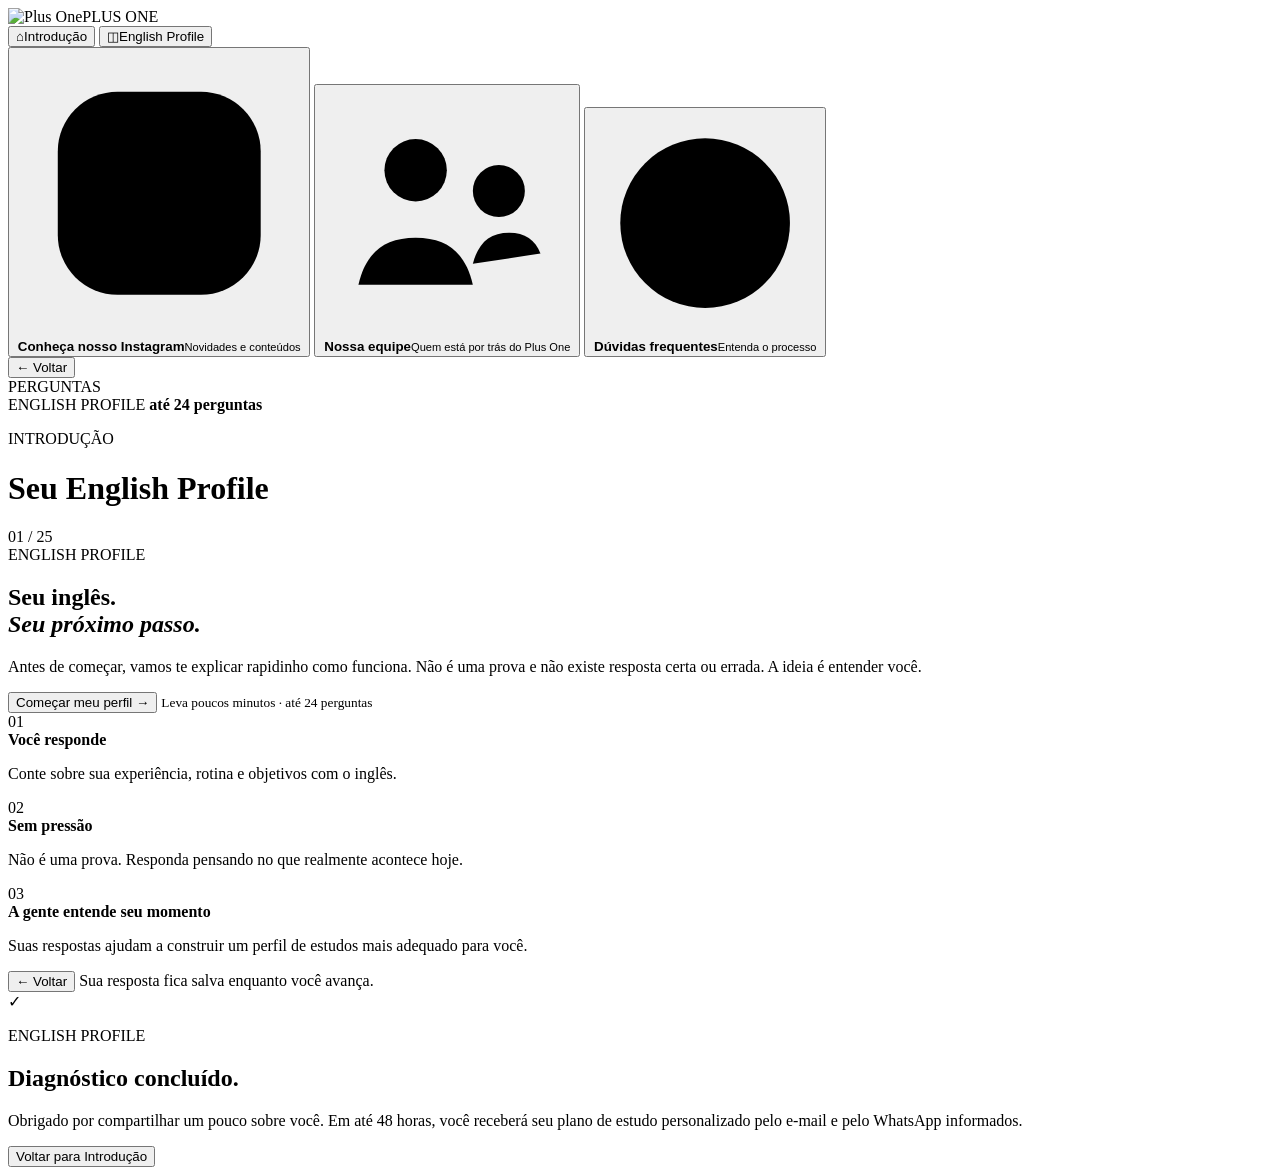
==== index.html @ 44ba6d8a "Rename web/index.html to index.html" ====
<!DOCTYPE html>
<html lang="pt-BR">
<head>
  <meta charset="UTF-8">
  <meta name="viewport" content="width=device-width, initial-scale=1.0">
  <meta name="theme-color" media="(prefers-color-scheme: light)" content="#B4CAD6">
  <meta name="theme-color" media="(prefers-color-scheme: dark)" content="#0A1115">
  <title>Plus One — English Profile</title>
  <link rel="preconnect" href="https://fonts.googleapis.com">
  <link rel="preconnect" href="https://fonts.gstatic.com" crossorigin>
  <link href="https://fonts.googleapis.com/css2?family=DM+Sans:wght@400;500;600;700;800&family=Manrope:wght@600;700;800&display=swap" rel="stylesheet">
  <link rel="stylesheet" href="style.css">
</head>
<body>
  <div class="page">
    <aside class="rail">
      <div class="brand"><picture class="brand-mark"><source media="(prefers-color-scheme: dark)" srcset="logo-mark-dark.svg"><img src="logo-mark-light.svg" alt="Plus One"></picture><span>PLUS ONE</span></div>

      <nav class="main-nav" aria-label="Navegação">
        <button id="homeTab" class="nav-item active" type="button"><span class="nav-icon">⌂</span><span>Introdução</span></button>
        <button id="diagnosticTab" class="nav-item" type="button"><span class="nav-icon">◫</span><span>English Profile</span></button>
      </nav>

      <nav class="utility-nav" aria-label="Mais informações">
        <button class="utility-item" type="button" data-toast="Instagram da Plus One em breve.">
          <span class="utility-icon"><svg viewBox="0 0 24 24"><rect x="3.5" y="3.5" width="17" height="17" rx="5"/><circle cx="12" cy="12" r="4"/><circle cx="17.4" cy="6.8" r="1" fill="currentColor" stroke="none"/></svg></span>
          <span class="utility-copy"><strong>Conheça nosso Instagram</strong><small>Novidades e conteúdos</small></span>
        </button>
        <button class="utility-item" type="button" data-toast="A apresentação da equipe entra aqui na próxima etapa.">
          <span class="utility-icon"><svg viewBox="0 0 24 24"><circle cx="9" cy="8" r="3"/><circle cx="17" cy="10" r="2.5"/><path d="M3.5 19c.7-3 2.4-4.5 5.5-4.5S13.8 16 14.5 19"/><path d="M14.5 17c.5-2 1.6-3 3.5-3 1.5 0 2.5.7 3 2"/></svg></span>
          <span class="utility-copy"><strong>Nossa equipe</strong><small>Quem está por trás do Plus One</small></span>
        </button>
        <button class="utility-item" type="button" data-toast="As dúvidas frequentes entram aqui na próxima etapa.">
          <span class="utility-icon"><svg viewBox="0 0 24 24"><circle cx="12" cy="12" r="9"/><path d="M9.7 9a2.5 2.5 0 1 1 4.2 1.8c-1.1.9-1.9 1.3-1.9 2.7"/><path d="M12 17.2h.01"/></svg></span>
          <span class="utility-copy"><strong>Dúvidas frequentes</strong><small>Entenda o processo</small></span>
        </button>
      </nav>

      <div id="diagnosticRail" class="diagnostic-rail hidden">
        <button id="backBtn" class="back-btn" type="button">← <span>Voltar</span></button>
        <div class="rail-title">PERGUNTAS</div>
        <div id="questionMap" class="question-map"></div>
      </div>

      <div class="rail-bottom">
        <span id="railLabel">ENGLISH PROFILE</span>
        <strong id="railProgress">até 24 perguntas</strong>
      </div>
    </aside>

    <div id="toast" class="toast" role="status" aria-live="polite"></div>

    <main class="main">
      <header class="topbar">
        <div>
          <p id="sectionLabel">INTRODUÇÃO</p>
          <h1 id="topTitle">Seu English Profile</h1>
        </div>
        <div id="progressWrap" class="progress-wrap hidden">
          <span id="progressText">01 / 25</span>
          <div class="progress"><i id="progressBar"></i></div>
        </div>
      </header>

      <!-- Tela de introdução: pode ser acessada a qualquer momento sem apagar respostas. -->
      <section id="home" class="intro-screen">
        <div class="intro-content">
          <div class="intro-kicker">ENGLISH PROFILE</div>
          <h2>Seu <span class="accent-word">inglês</span>.<br><em>Seu próximo passo.</em></h2>
          <p>Antes de começar, vamos te explicar rapidinho como funciona. Não é uma prova e não existe resposta certa ou errada. A ideia é entender você.</p>
          <button class="primary" id="homeStartBtn" type="button"><span id="homeStartLabel">Começar meu perfil</span> <b>→</b></button>
          <small>Leva poucos minutos · até 24 perguntas</small>
        </div>
        <div class="intro-notes">
          <div class="note"><span>01</span><div><strong>Você responde</strong><p>Conte sobre sua experiência, rotina e objetivos com o inglês.</p></div></div>
          <div class="note"><span>02</span><div><strong>Sem pressão</strong><p>Não é uma prova. Responda pensando no que realmente acontece hoje.</p></div></div>
          <div class="note"><span>03</span><div><strong>A gente entende seu momento</strong><p>Suas respostas ajudam a construir um perfil de estudos mais adequado para você.</p></div></div>
        </div>
      </section>

      <!-- Questionário em formato de conversa, não de formulário. -->
      <section id="questionCard" class="chat-card hidden">
        <div id="chatHistory" class="chat-history" aria-live="polite"></div>
        <div id="answerArea" class="chat-answer-area"></div>
        <div class="chat-footer">
          <button id="bottomBack" class="ghost-btn" type="button">← Voltar</button>
          <span id="saveHint">Sua resposta fica salva enquanto você avança.</span>
        </div>
      </section>

      <section id="finish" class="finish hidden">
        <div class="finish-mark">✓</div>
        <p class="eyebrow">ENGLISH PROFILE</p>
        <h2>Diagnóstico concluído.</h2>
        <p>Obrigado por compartilhar um pouco sobre você. Em até 48 horas, você receberá seu plano de estudo personalizado pelo e-mail e pelo WhatsApp informados.</p>
        <button id="restartBtn" class="primary" type="button">Voltar para Introdução</button>
      </section>
    </main>
  </div>
  <script src="script.js"></script>
</body>
</html>
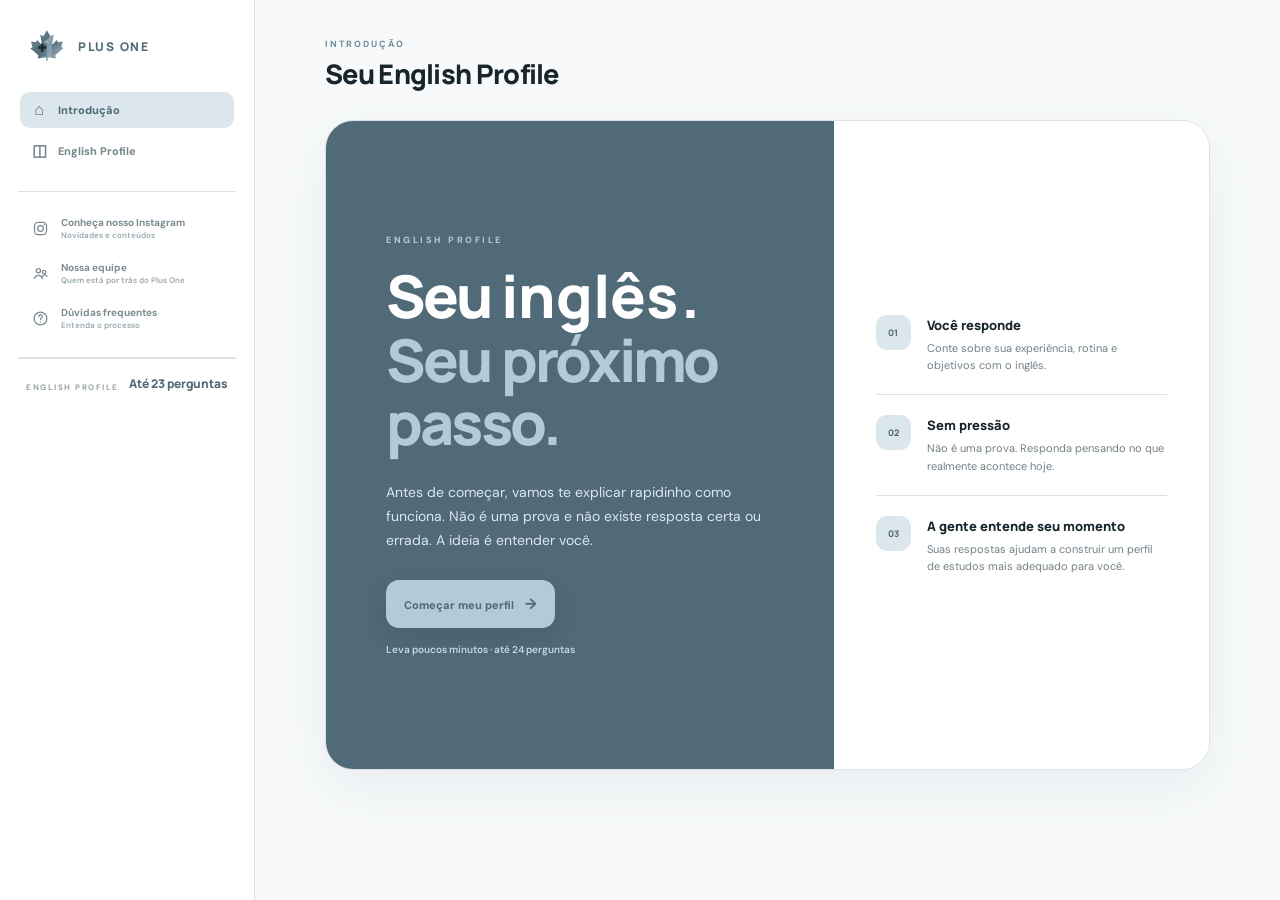
==== commit 09aef5e6: "Implement mobile detection and redirection Add mobile detection script to redirect users" ====
--- a/index.html
+++ b/index.html
@@ -1,3 +1,15 @@
+<script>
+(function () {
+  const isMobile =
+    (navigator.userAgentData && navigator.userAgentData.mobile) ||
+    /Android|iPhone|iPad|iPod|Windows Phone|webOS|BlackBerry|Mobile/i.test(navigator.userAgent);
+
+  if (isMobile) {
+    window.location.replace('./app/');
+  }
+})();
+</script>
+
 <!DOCTYPE html>
 <html lang="pt-BR">
 <head>
--- a/style.css
+++ b/style.css
@@ -0,0 +1,112 @@
+:root{--base:#B4CAD6;--deep:#506A78;--mid:#718D9C;--soft:#DCE7ED;--pale:#EEF4F7;--paper:#F7F9FA;--ink:#18252C;--muted:#728087;--line:#D9E2E6;--white:#fff}
+*{box-sizing:border-box}html,body{margin:0;min-height:100%;font-family:"DM Sans",Arial,sans-serif;background:var(--paper);color:var(--ink)}button,input,textarea{font:inherit}.page{min-height:100vh;display:flex}.hidden{display:none!important}
+.rail{position:fixed;inset:0 auto 0 0;width:255px;background:#fff;border-right:1px solid var(--line);padding:25px 18px 20px;display:flex;flex-direction:column}.brand{display:flex;align-items:center;gap:10px;padding:0 8px 25px}.brand-mark{width:42px;height:42px;display:block}.brand-mark img{width:42px;height:42px;display:block;object-fit:contain}.brand span{font:800 12px Manrope,sans-serif;letter-spacing:1.7px;color:var(--deep)}
+.main-nav{display:grid;gap:5px;padding:0 2px 22px;border-bottom:1px solid var(--line)}.nav-item{border:0;background:transparent;color:#78878E;display:flex;align-items:center;gap:10px;text-align:left;padding:10px;border-radius:10px;font-size:11px;font-weight:800;cursor:pointer}.nav-item:hover{background:var(--pale);color:var(--deep)}.nav-item.active{background:var(--soft);color:var(--deep)}.nav-icon{width:18px;text-align:center;font-size:16px;line-height:1}.diagnostic-rail{flex:1;padding-top:23px}.back-btn{border:0;background:transparent;color:var(--deep);font-weight:800;font-size:12px;padding:9px 8px;margin:0 0 25px;cursor:pointer;border-radius:9px}.back-btn:hover{background:var(--pale)}.rail-title{font-size:8px;letter-spacing:2px;font-weight:800;color:#9AA8AF;margin:0 8px 13px}.question-map{display:grid;grid-template-columns:repeat(5,1fr);gap:7px;padding:0 4px}.q-dot{border:1px solid var(--line);background:#fff;color:#8B989E;width:34px;height:34px;border-radius:9px;font-size:10px;font-weight:800;cursor:pointer}.q-dot:hover{border-color:var(--base);color:var(--deep)}.q-dot.current{background:var(--deep);border-color:var(--deep);color:#fff}.q-dot.answered{background:var(--soft);border-color:var(--soft);color:var(--deep)}.q-dot.current.answered{background:var(--deep);color:#fff}.rail-bottom{border-top:1px solid var(--line);padding:16px 8px 1px;display:flex;justify-content:space-between;align-items:end;gap:10px}.rail-bottom span{font-size:8px;letter-spacing:1.5px;font-weight:800;color:#9AA5AA}.rail-bottom strong{font:800 12px Manrope;color:var(--deep);white-space:nowrap}
+.main{margin-left:255px;width:calc(100% - 255px);min-height:100vh;padding:38px 70px 60px}.topbar{max-width:940px;margin:0 auto 28px;display:flex;justify-content:space-between;align-items:end;gap:30px}.topbar p,.eyebrow{font-size:9px;letter-spacing:2px;font-weight:800;color:var(--mid);margin:0}.topbar h1{font:800 27px Manrope,sans-serif;letter-spacing:-.7px;margin:5px 0 0}.progress-wrap{width:260px}.progress-wrap span{display:block;text-align:right;color:var(--muted);font-size:10px;font-weight:800;margin-bottom:7px}.progress{height:6px;background:var(--soft);border-radius:99px;overflow:hidden}.progress i{display:block;width:4%;height:100%;background:var(--deep);border-radius:99px;transition:width .25s ease}
+/* Home / introdução */
+.intro-screen{max-width:940px;min-height:650px;margin:0 auto;border-radius:28px;background:var(--paper);display:grid;grid-template-columns:1.15fr .85fr;overflow:hidden;border:1px solid var(--line);box-shadow:0 18px 55px rgba(80,106,120,.08)}.intro-content{background:var(--deep);color:#fff;padding:70px 60px;display:flex;flex-direction:column;justify-content:center}.intro-kicker{font-size:9px;letter-spacing:2.5px;font-weight:800;margin-bottom:18px;color:var(--base)}.intro-content h2{font:800 59px/1.08 Manrope,sans-serif;letter-spacing:-2.8px;margin:0 0 25px}.intro-content h2 .accent-word{letter-spacing:0;display:inline-block;margin-right:.06em}.intro-content h2 em{font-style:normal;color:var(--base)}.intro-content p{max-width:540px;font-size:14px;line-height:1.72;color:#DCE7ED;margin:0 0 28px}.primary{border:0;background:var(--base);color:var(--deep);border-radius:13px;padding:14px 18px;font-size:11px;font-weight:800;cursor:pointer;align-self:flex-start;box-shadow:0 10px 24px rgba(24,37,44,.13);transition:.16s}.primary:hover{transform:translateY(-1px);filter:brightness(.98)}.primary b{margin-left:8px;font-size:15px}.intro-content small{margin-top:15px;font-size:10px;color:#C8D7DE;font-weight:600}.intro-notes{background:#fff;padding:60px 42px;display:flex;flex-direction:column;justify-content:center}.note{display:grid;grid-template-columns:38px 1fr;gap:13px;padding:20px 0;border-top:1px solid var(--line)}.note:first-child{border-top:0}.note>span{width:35px;height:35px;border-radius:11px;background:var(--soft);color:var(--deep);display:grid;place-items:center;font:800 9px Manrope}.note strong{display:block;font:800 13px Manrope;margin:1px 0 6px}.note p{font-size:11px;line-height:1.55;color:var(--muted);margin:0}
+/* Chat */
+.chat-card{max-width:940px;min-height:650px;margin:0 auto;background:#fff;border:1px solid var(--line);border-radius:28px;display:flex;flex-direction:column;overflow:hidden;box-shadow:0 18px 55px rgba(80,106,120,.07)}.chat-history{flex:1;min-height:0;overflow:auto;padding:34px 54px 22px;scroll-behavior:smooth;background:linear-gradient(180deg,#F7F9FA 0%,#fff 100%)}.bubble-row{display:flex;gap:10px;margin-bottom:18px;animation:rise .25s ease}.bot-row{align-items:flex-start}.user-row{justify-content:flex-end;padding-left:15%}.bot-avatar{width:29px;height:29px;flex:0 0 29px;border-radius:50%;background:var(--base);color:var(--deep);display:grid;place-items:center;font:800 8px Manrope;margin-top:3px}.bubble{max-width:680px;padding:14px 17px;border-radius:17px;font-size:13px;line-height:1.55}.bot-bubble{background:#fff;border:1px solid var(--line);border-top-left-radius:5px;color:var(--ink)}.user-bubble{background:var(--deep);color:#fff;border-bottom-right-radius:5px;text-align:left}.bubble-meta{display:block;margin:6px 3px 0;font-size:8px;letter-spacing:1.5px;color:#9AA8AF;font-weight:800}.chat-answer-area{flex:0 0 auto;padding:17px 54px 22px;background:#fff;border-top:1px solid var(--line);display:grid;grid-template-columns:1fr 1fr;gap:9px;max-height:48vh;overflow:auto}.answer-helper{grid-column:1/-1;margin:0 0 2px;color:var(--muted);font-size:10px}.option{border:1px solid var(--line);background:#fff;color:#40525B;text-align:left;border-radius:13px;padding:13px 15px;cursor:pointer;font-size:11px;font-weight:600;line-height:1.45;transition:.16s}.option:hover{border-color:var(--base);background:var(--pale);transform:translateY(-1px)}.option.selected{border-color:var(--deep);background:var(--soft);color:var(--deep);box-shadow:inset 0 0 0 1px var(--deep)}.text-input,.number-input{grid-column:1/-1;width:100%;border:1px solid var(--line);background:#fff;border-radius:13px;padding:14px 15px;outline:0;color:var(--ink);font-size:13px}.number-input{max-width:180px}.text-input{min-height:110px;resize:vertical}.text-input:focus,.number-input:focus{border-color:var(--mid);box-shadow:0 0 0 4px var(--pale)}.continue{grid-column:1/-1;justify-self:start;border:0;background:var(--deep);color:#fff;border-radius:12px;padding:12px 18px;font-size:11px;font-weight:800;cursor:pointer;margin-top:2px}.continue:disabled{opacity:.4;cursor:not-allowed}.chat-footer{padding:13px 54px 16px;background:#fff;display:flex;align-items:center;gap:14px;border-top:1px solid #EEF2F3}.ghost-btn{border:1px solid var(--line);background:#fff;color:var(--deep);border-radius:10px;padding:9px 13px;font-size:10px;font-weight:800;cursor:pointer}.ghost-btn:disabled{opacity:.35;cursor:not-allowed}.chat-footer span{font-size:9px;color:#9AA5AA}
+.finish{max-width:940px;min-height:650px;margin:0 auto;background:var(--deep);border-radius:28px;color:#fff;padding:70px 65px;display:flex;flex-direction:column;justify-content:center}.finish-mark{width:58px;height:58px;border-radius:17px;background:var(--base);color:var(--deep);display:grid;place-items:center;font-size:24px;font-weight:800;margin-bottom:25px}.finish .eyebrow{color:var(--base)}.finish h2{font:800 34px Manrope;margin:8px 0 12px;letter-spacing:-1px}.finish>p:not(.eyebrow){max-width:580px;color:#DCE7ED;font-size:13px;line-height:1.65}.finish .primary{margin-top:16px}
+@keyframes rise{from{opacity:0;transform:translateY(6px)}to{opacity:1;transform:none}}
+@media(max-width:1000px){.intro-screen{grid-template-columns:1fr}.intro-notes{padding:30px 42px}.intro-content{padding:55px 45px}.intro-content h2{font-size:49px}.main{padding-left:35px;padding-right:35px}}@media(max-width:900px){.rail{width:205px}.main{margin-left:205px;width:calc(100% - 205px);padding:30px 28px}.chat-history{padding:30px 36px 20px}.chat-answer-area,.chat-footer{padding-left:36px;padding-right:36px}.topbar{align-items:flex-start;flex-direction:column}.progress-wrap{width:100%}.progress-wrap span{text-align:left}}@media(max-width:650px){.page{display:block}.rail{position:static;width:100%;height:auto;padding:14px;border-right:0;border-bottom:1px solid var(--line)}.brand{padding-bottom:15px}.main-nav{grid-template-columns:1fr 1fr;padding-bottom:10px}.diagnostic-rail{padding-top:12px}.question-map{grid-template-columns:repeat(8,1fr)}.rail-bottom{margin-top:10px}.main{margin-left:0;width:100%;padding:22px 14px 40px}.topbar{margin-bottom:18px}.topbar h1{font-size:23px}.intro-screen{min-height:calc(100vh - 130px);border-radius:20px;display:flex;flex-direction:column}.intro-content{padding:42px 27px}.intro-content h2{font-size:40px;letter-spacing:-2px;line-height:1.1}.intro-content h2 .accent-word{letter-spacing:0}.intro-content p{font-size:13px}.intro-notes{padding:20px 27px 28px}.note{padding:15px 0}.chat-card{min-height:calc(100vh - 130px);border-radius:20px}.chat-history{padding:24px 18px 16px}.bubble{max-width:88%;font-size:13px}.user-row{padding-left:10%}.chat-answer-area{padding:14px 18px 17px;grid-template-columns:1fr;max-height:48vh}.option,.text-input,.number-input,.continue{grid-column:1/-1}.chat-footer{padding:11px 18px 14px}.chat-footer span{font-size:8px}.finish{min-height:calc(100vh - 130px);padding:50px 28px;border-radius:20px}}
+
+/* Automatic device theme: the web questionnaire follows the computer/browser preference. */
+@media (prefers-color-scheme: dark){
+  :root{
+    --base:#9BB9C7;
+    --deep:#557483;
+    --mid:#89A8B7;
+    --soft:#263A44;
+    --pale:#1D2B32;
+    --paper:#10191E;
+    --ink:#ECF3F6;
+    --muted:#A7B7BE;
+    --line:#2B3A42;
+    --white:#F7FAFB;
+  }
+  html,body{background:#0A1115;color:var(--ink);color-scheme:dark}
+  .rail{background:#121D22;border-color:var(--line)}
+  .main{background:var(--paper)}
+  .nav-item{color:#91A2A9}
+  .nav-item:hover{background:var(--pale);color:var(--base)}
+  .nav-item.active{background:var(--soft);color:var(--base)}
+  .back-btn{color:var(--base)}
+  .back-btn:hover{background:var(--pale)}
+  .rail-title,.rail-bottom span,.bubble-meta,.chat-footer span{color:#82939A}
+  .q-dot{background:#172329;border-color:var(--line);color:#9AA9B0}
+  .q-dot:hover{border-color:var(--mid);color:var(--base)}
+  .q-dot.current{background:var(--base);border-color:var(--base);color:#15232A}
+  .q-dot.answered{background:var(--soft);border-color:var(--soft);color:var(--base)}
+  .q-dot.current.answered{background:var(--base);color:#15232A}
+  .rail-bottom{border-color:var(--line)}
+  .rail-bottom strong{color:var(--base)}
+  .topbar p,.eyebrow{color:var(--mid)}
+  .progress{background:var(--soft)}
+  .progress i{background:var(--base)}
+  .intro-screen{background:var(--paper);border-color:var(--line);box-shadow:0 18px 55px rgba(0,0,0,.24)}
+  .intro-content{background:var(--deep)}
+  .intro-kicker{color:var(--base)}
+  .intro-content h2 em{color:var(--base)}
+  .intro-content p{color:#D4E1E6}
+  .primary{background:var(--base);color:#142127;box-shadow:0 10px 24px rgba(0,0,0,.25)}
+  .intro-notes{background:#172329}
+  .note{border-color:var(--line)}
+  .note>span{background:var(--soft);color:var(--base)}
+  .note p{color:var(--muted)}
+  .chat-card{background:#121D22;border-color:var(--line);box-shadow:0 18px 55px rgba(0,0,0,.24)}
+  .chat-history{background:linear-gradient(180deg,#10191E 0%,#121D22 100%)}
+  .bot-avatar{background:var(--soft);color:var(--base)}
+  .bot-bubble{background:#1A282E;border-color:var(--line);color:var(--ink)}
+  .user-bubble{background:var(--deep);color:#fff}
+  .chat-answer-area{background:#121D22;border-color:var(--line)}
+  .answer-helper{color:var(--muted)}
+  .option{background:#18262C;border-color:var(--line);color:#D8E3E7}
+  .option:hover{border-color:var(--mid);background:var(--pale)}
+  .option.selected{border-color:var(--base);background:var(--soft);color:var(--base);box-shadow:inset 0 0 0 1px var(--base)}
+  .text-input,.number-input{background:#18262C;border-color:var(--line);color:var(--ink)}
+  .text-input:focus,.number-input:focus{border-color:var(--mid);box-shadow:0 0 0 4px rgba(155,185,199,.12)}
+  .continue{background:var(--base);color:#142127}
+  .chat-footer{background:#121D22;border-color:var(--line)}
+  .ghost-btn{background:#18262C;border-color:var(--line);color:var(--base)}
+  .ghost-btn:hover{background:var(--soft)}
+  .finish{background:var(--deep);color:#fff}
+  .finish-mark{background:var(--base);color:#142127}
+  .finish .eyebrow{color:var(--base)}
+  .finish>p:not(.eyebrow){color:#D4E1E6}
+}
+
+/* V11 — branding, lighter dark mode and secondary navigation */
+.brand-mark{overflow:hidden;border-radius:12px}.brand-mark img{object-fit:contain;filter:none}
+.utility-nav{display:grid;gap:3px;padding:15px 2px 18px;border-bottom:1px solid var(--line)}
+.utility-item{border:0;background:transparent;color:#7C8B92;display:flex;align-items:center;gap:11px;text-align:left;padding:9px 10px;border-radius:10px;font-size:10px;font-weight:700;cursor:pointer;transition:.15s}
+.utility-item:hover{background:var(--pale);color:var(--deep);transform:translateX(1px)}
+.utility-icon{width:20px;height:20px;display:grid;place-items:center;flex:0 0 20px;color:currentColor}
+.utility-icon svg{width:17px;height:17px;stroke:currentColor;fill:none;stroke-width:1.8;stroke-linecap:round;stroke-linejoin:round}
+.utility-copy{display:flex;flex-direction:column;gap:1px}.utility-copy strong{font-size:10px}.utility-copy small{font-size:8px;color:#9AA8AF;font-weight:600}
+.diagnostic-rail{padding-top:17px}
+@media (prefers-color-scheme: dark){
+  :root{--base:#AFC8D4;--deep:#5F8190;--mid:#8EADBA;--soft:#29404B;--pale:#20333C;--paper:#172831;--ink:#EDF4F7;--muted:#AFC0C7;--line:#354B55;--white:#F6FAFB}
+  html,body{background:#102029}
+  .rail{background:#14252E;border-color:var(--line)}
+  .brand span{color:var(--base)}
+  .nav-item,.utility-item{color:#A2B2B9}.nav-item:hover,.utility-item:hover{background:#1D323C;color:var(--base)}.nav-item.active{background:#29404B;color:var(--base)}
+  .utility-copy small{color:#8FA2AA}
+  .q-dot{background:#182C35;border-color:var(--line);color:#9EAFB7}.q-dot:hover{border-color:var(--mid);color:var(--base)}.q-dot.answered{background:#29404B;border-color:#29404B;color:var(--base)}.q-dot.current{background:var(--base);border-color:var(--base);color:#16252D}.q-dot.current.answered{background:var(--base);color:#16252D}
+  .rail-bottom{border-color:var(--line)}
+  .main{background:#102029}
+  .topbar h1{color:var(--ink)}
+  .intro-screen{background:#182C35;border-color:var(--line);box-shadow:0 18px 55px rgba(0,0,0,.16)}
+  .intro-content{background:linear-gradient(145deg,#294653 0%,#385C6A 100%)}
+  .intro-content h2 em{color:#C5D9E1}.intro-content p{color:#D7E5EA}.intro-notes{background:#1A2D36}.note{border-color:var(--line)}.note strong{color:var(--ink)}.note p{color:#A9BBC2}
+  .chat-card{background:#1A2D36;border-color:var(--line);box-shadow:0 18px 55px rgba(0,0,0,.16)}
+  .chat-history{background:linear-gradient(180deg,#182B34 0%,#1A2D36 100%)}
+  .bot-bubble{background:#203640;border-color:#38515B;color:var(--ink)}.user-bubble{background:#5F8190;color:#fff}
+  .bot-avatar{background:#29404B;color:#B4CAD6}.bubble-meta{color:#849AA3}
+  .chat-answer-area,.chat-footer{background:#172831;border-color:var(--line)}
+  .answer-helper{color:#9FB2BA}.option,.text-input,.number-input{background:#203640;border-color:#3A535E;color:var(--ink)}.option:hover{background:#29404B;border-color:var(--mid)}.option.selected{background:#29404B;border-color:var(--base);color:#DCEAF0}.continue{background:var(--base);color:#15262D}
+  .ghost-btn{background:#1C3039;border-color:#3A535E;color:#BFD1D8}.chat-footer span{color:#8399A2}
+  .finish{background:linear-gradient(145deg,#294653 0%,#385C6A 100%)}.finish>p:not(.eyebrow){color:#D2E0E5}
+}
+.toast{position:fixed;left:50%;bottom:24px;transform:translate(-50%,14px);opacity:0;pointer-events:none;background:var(--deep);color:#fff;padding:11px 15px;border-radius:12px;font-size:10px;font-weight:700;box-shadow:0 12px 30px rgba(0,0,0,.18);transition:.2s;z-index:50}.toast.show{opacity:1;transform:translate(-50%,0)}
+@media(max-width:650px){.utility-nav{grid-template-columns:1fr;display:grid}.utility-item{padding:8px}.utility-copy small{display:none}.toast{left:14px;right:14px;transform:translateY(14px);text-align:center}.toast.show{transform:translateY(0)}}
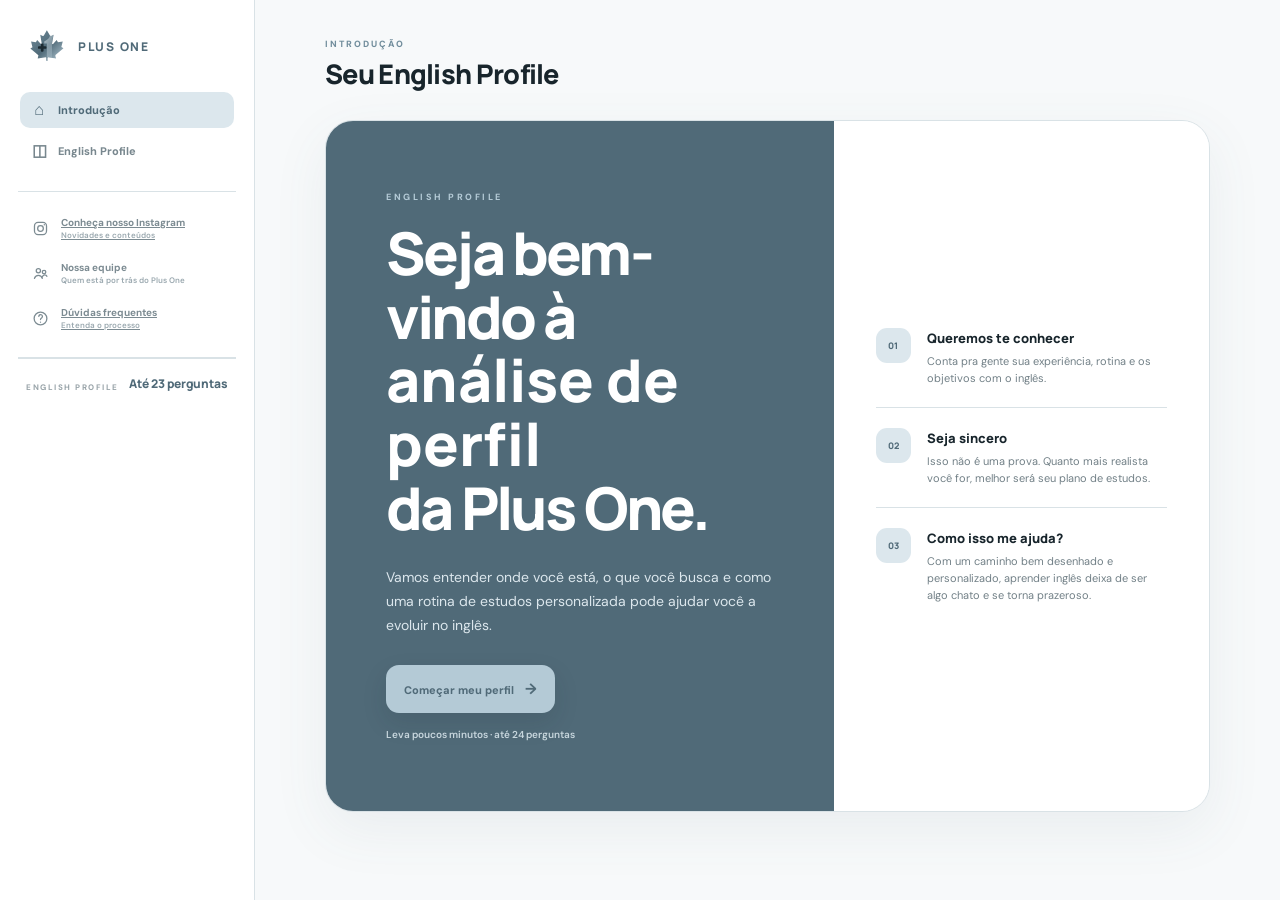
==== commit 72ea0156: "Update title and welcome message in index.html" ====
--- a/index.html
+++ b/index.html
@@ -17,7 +17,7 @@
   <meta name="viewport" content="width=device-width, initial-scale=1.0">
   <meta name="theme-color" media="(prefers-color-scheme: light)" content="#B4CAD6">
   <meta name="theme-color" media="(prefers-color-scheme: dark)" content="#0A1115">
-  <title>Plus One — English Profile</title>
+  <title>Plus One - Welcome student!</title>
   <link rel="preconnect" href="https://fonts.googleapis.com">
   <link rel="preconnect" href="https://fonts.gstatic.com" crossorigin>
   <link href="https://fonts.googleapis.com/css2?family=DM+Sans:wght@400;500;600;700;800&family=Manrope:wght@600;700;800&display=swap" rel="stylesheet">
@@ -34,18 +34,18 @@
       </nav>
 
       <nav class="utility-nav" aria-label="Mais informações">
-        <button class="utility-item" type="button" data-toast="Instagram da Plus One em breve.">
+        <a class="utility-item" href="https://www.instagram.com/plus.one_school/" target="_blank" rel="noopener noreferrer">
           <span class="utility-icon"><svg viewBox="0 0 24 24"><rect x="3.5" y="3.5" width="17" height="17" rx="5"/><circle cx="12" cy="12" r="4"/><circle cx="17.4" cy="6.8" r="1" fill="currentColor" stroke="none"/></svg></span>
           <span class="utility-copy"><strong>Conheça nosso Instagram</strong><small>Novidades e conteúdos</small></span>
-        </button>
+        </a>
         <button class="utility-item" type="button" data-toast="A apresentação da equipe entra aqui na próxima etapa.">
           <span class="utility-icon"><svg viewBox="0 0 24 24"><circle cx="9" cy="8" r="3"/><circle cx="17" cy="10" r="2.5"/><path d="M3.5 19c.7-3 2.4-4.5 5.5-4.5S13.8 16 14.5 19"/><path d="M14.5 17c.5-2 1.6-3 3.5-3 1.5 0 2.5.7 3 2"/></svg></span>
           <span class="utility-copy"><strong>Nossa equipe</strong><small>Quem está por trás do Plus One</small></span>
         </button>
-        <button class="utility-item" type="button" data-toast="As dúvidas frequentes entram aqui na próxima etapa.">
+        <a class="utility-item" href="faq.html">
           <span class="utility-icon"><svg viewBox="0 0 24 24"><circle cx="12" cy="12" r="9"/><path d="M9.7 9a2.5 2.5 0 1 1 4.2 1.8c-1.1.9-1.9 1.3-1.9 2.7"/><path d="M12 17.2h.01"/></svg></span>
           <span class="utility-copy"><strong>Dúvidas frequentes</strong><small>Entenda o processo</small></span>
-        </button>
+        </a>
       </nav>
 
       <div id="diagnosticRail" class="diagnostic-rail hidden">
@@ -66,7 +66,7 @@
       <header class="topbar">
         <div>
           <p id="sectionLabel">INTRODUÇÃO</p>
-          <h1 id="topTitle">Seu English Profile</h1>
+          <h1 id="topTitle">Welcome student!</h1>
         </div>
         <div id="progressWrap" class="progress-wrap hidden">
           <span id="progressText">01 / 25</span>
@@ -78,15 +78,15 @@
       <section id="home" class="intro-screen">
         <div class="intro-content">
           <div class="intro-kicker">ENGLISH PROFILE</div>
-          <h2>Seu <span class="accent-word">inglês</span>.<br><em>Seu próximo passo.</em></h2>
-          <p>Antes de começar, vamos te explicar rapidinho como funciona. Não é uma prova e não existe resposta certa ou errada. A ideia é entender você.</p>
+          <h2>Seja bem-vindo à <span class="accent-word">análise de perfil</span> da Plus One.</h2>
+          <p>Vamos entender onde você está, o que você busca e como uma rotina de estudos personalizada pode ajudar você a evoluir no inglês.</p>
           <button class="primary" id="homeStartBtn" type="button"><span id="homeStartLabel">Começar meu perfil</span> <b>→</b></button>
           <small>Leva poucos minutos · até 24 perguntas</small>
         </div>
         <div class="intro-notes">
-          <div class="note"><span>01</span><div><strong>Você responde</strong><p>Conte sobre sua experiência, rotina e objetivos com o inglês.</p></div></div>
-          <div class="note"><span>02</span><div><strong>Sem pressão</strong><p>Não é uma prova. Responda pensando no que realmente acontece hoje.</p></div></div>
-          <div class="note"><span>03</span><div><strong>A gente entende seu momento</strong><p>Suas respostas ajudam a construir um perfil de estudos mais adequado para você.</p></div></div>
+          <div class="note"><span>01</span><div><strong>Queremos te conhecer</strong><p>Conta pra gente sua experiência, rotina e os objetivos com o inglês.</p></div></div>
+          <div class="note"><span>02</span><div><strong>Seja sincero</strong><p>Isso não é uma prova. Quanto mais realista você for, melhor será seu plano de estudos.</p></div></div>
+          <div class="note"><span>03</span><div><strong>Como isso me ajuda?</strong><p>Com um caminho bem desenhado e personalizado, aprender inglês deixa de ser algo chato e se torna prazeroso.</p></div></div>
         </div>
       </section>
 
@@ -104,8 +104,8 @@
         <div class="finish-mark">✓</div>
         <p class="eyebrow">ENGLISH PROFILE</p>
         <h2>Diagnóstico concluído.</h2>
-        <p>Obrigado por compartilhar um pouco sobre você. Em até 48 horas, você receberá seu plano de estudo personalizado pelo e-mail e pelo WhatsApp informados.</p>
-        <button id="restartBtn" class="primary" type="button">Voltar para Introdução</button>
+        <p class="po-finish-desc">Obrigado por compartilhar um pouco sobre você. Nossa equipe vai analisar suas respostas e, em breve, entrar em contato para compartilhar seu material e plano de estudos.</p>
+        <button id="restartBtn" class="primary" type="button">Refazer diagnóstico (até 12h)</button><button id="retryBtn" class="primary" type="button" hidden>Tentar envio novamente</button>
       </section>
     </main>
   </div>
--- a/style.css
+++ b/style.css
@@ -110,3 +110,6 @@
 }
 .toast{position:fixed;left:50%;bottom:24px;transform:translate(-50%,14px);opacity:0;pointer-events:none;background:var(--deep);color:#fff;padding:11px 15px;border-radius:12px;font-size:10px;font-weight:700;box-shadow:0 12px 30px rgba(0,0,0,.18);transition:.2s;z-index:50}.toast.show{opacity:1;transform:translate(-50%,0)}
 @media(max-width:650px){.utility-nav{grid-template-columns:1fr;display:grid}.utility-item{padding:8px}.utility-copy small{display:none}.toast{left:14px;right:14px;transform:translateY(14px);text-align:center}.toast.show{transform:translateY(0)}}
+
+/* V14: ocultar botões de ação indisponíveis */
+.finish button[hidden]{display:none!important}
